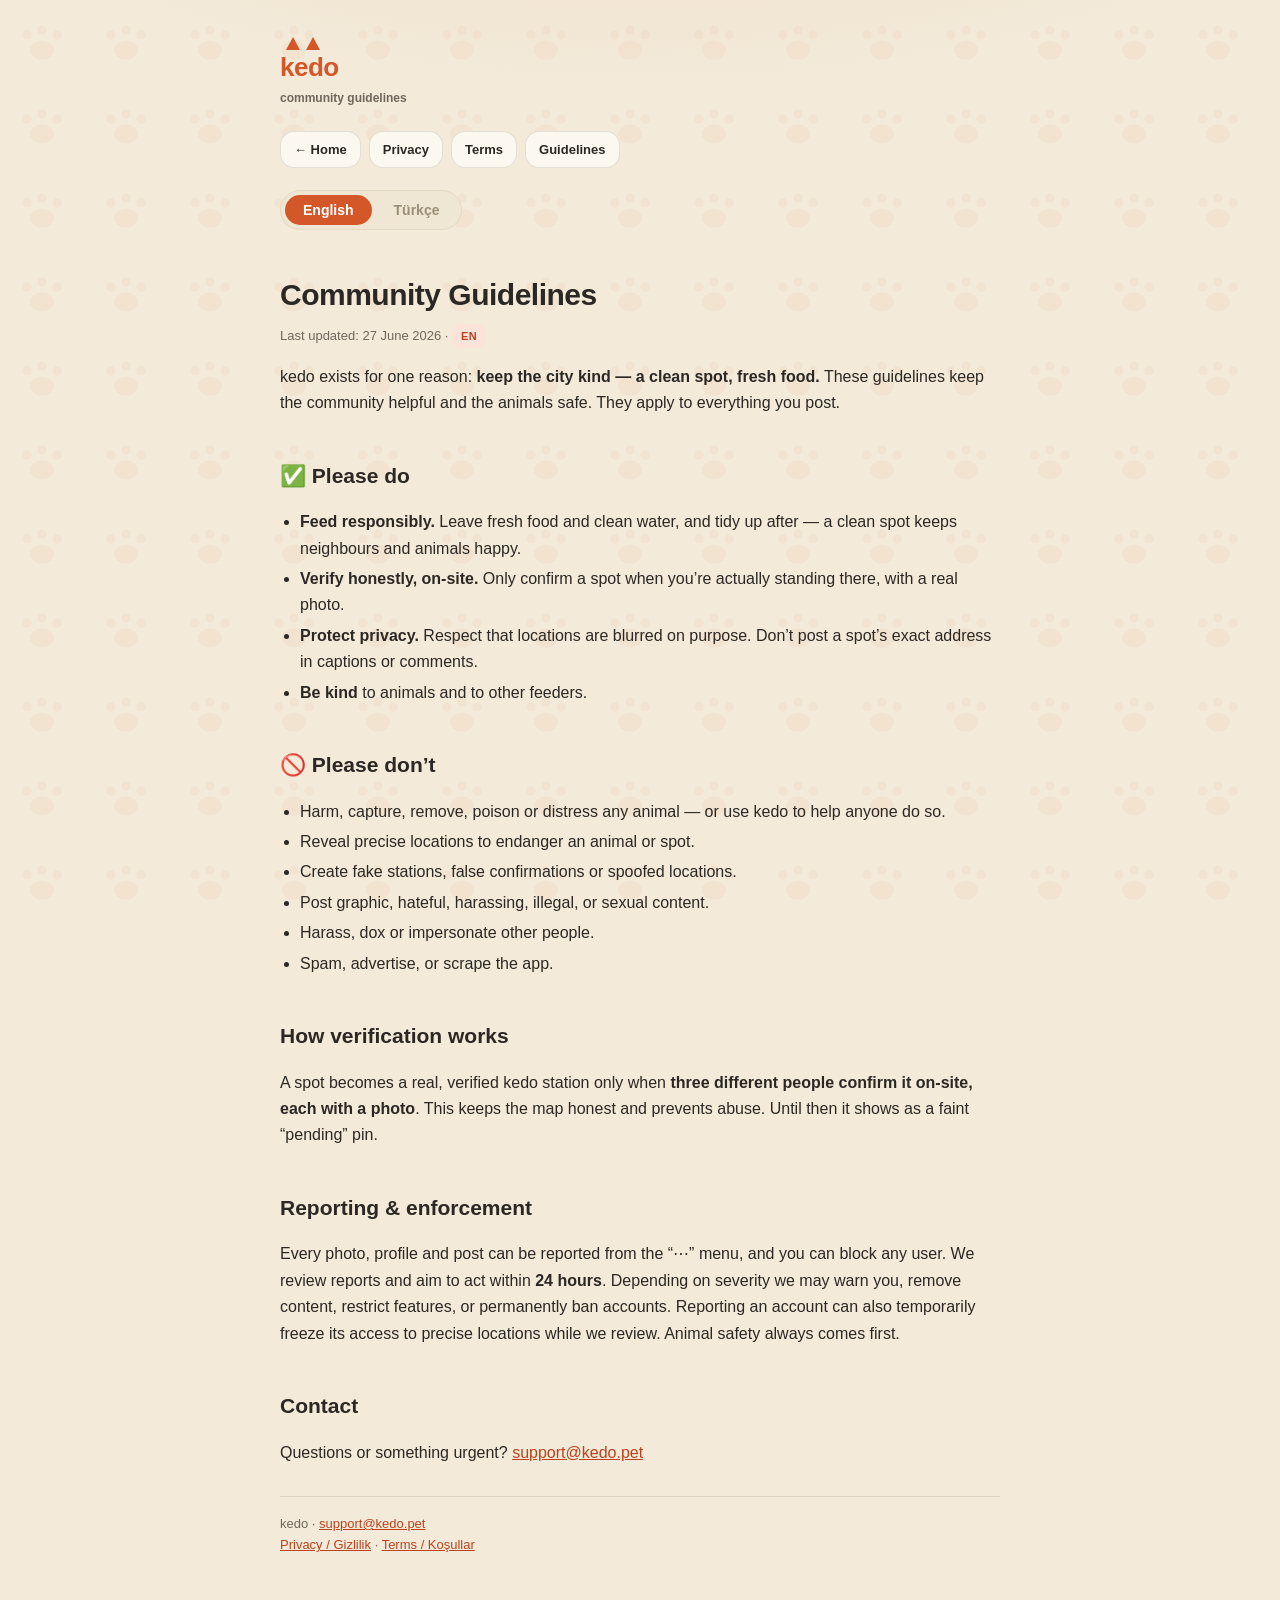
==== guidelines.html @ ed48bec2 "feat: EN/TR language toggle + support@kedo.pet One-tap English/Türkçe switch (remembers choice) so p" ====
<!DOCTYPE html>
<html lang="en">
<head>
<meta charset="utf-8" />
<meta name="viewport" content="width=device-width, initial-scale=1" />
<title>kedo — Community Guidelines / Topluluk Kuralları</title>
<link rel="stylesheet" href="style.css" />
</head>
<body class="lang-en">
<div class="wrap">
  <header class="site"><span class="brand">kedo<small>community guidelines</small></span></header>
  <nav class="top">
    <a href="index.html">← Home</a>
    <a href="privacy.html">Privacy</a>
    <a href="terms.html">Terms</a>
    <a href="guidelines.html">Guidelines</a>
  </nav>

  <div class="langtoggle" role="group" aria-label="Language">
    <button type="button" data-lang="en" onclick="kedoSetLang('en')">English</button>
    <button type="button" data-lang="tr" onclick="kedoSetLang('tr')">Türkçe</button>
  </div>

  <!-- ENGLISH -->
  <div class="L en">
  <h1 id="en">Community Guidelines</h1>
  <p class="updated">Last updated: 27 June 2026 · <span class="pill">EN</span></p>

  <p>kedo exists for one reason: <strong>keep the city kind — a clean spot, fresh food.</strong> These
  guidelines keep the community helpful and the animals safe. They apply to everything you post.</p>

  <h2>✅ Please do</h2>
  <ul>
    <li><strong>Feed responsibly.</strong> Leave fresh food and clean water, and tidy up after — a clean spot keeps neighbours and animals happy.</li>
    <li><strong>Verify honestly, on-site.</strong> Only confirm a spot when you’re actually standing there, with a real photo.</li>
    <li><strong>Protect privacy.</strong> Respect that locations are blurred on purpose. Don’t post a spot’s exact address in captions or comments.</li>
    <li><strong>Be kind</strong> to animals and to other feeders.</li>
  </ul>

  <h2>🚫 Please don’t</h2>
  <ul>
    <li>Harm, capture, remove, poison or distress any animal — or use kedo to help anyone do so.</li>
    <li>Reveal precise locations to endanger an animal or spot.</li>
    <li>Create fake stations, false confirmations or spoofed locations.</li>
    <li>Post graphic, hateful, harassing, illegal, or sexual content.</li>
    <li>Harass, dox or impersonate other people.</li>
    <li>Spam, advertise, or scrape the app.</li>
  </ul>

  <h2>How verification works</h2>
  <p>A spot becomes a real, verified kedo station only when <strong>three different people confirm it
  on-site, each with a photo</strong>. This keeps the map honest and prevents abuse. Until then it shows
  as a faint “pending” pin.</p>

  <h2>Reporting & enforcement</h2>
  <p>Every photo, profile and post can be reported from the “⋯” menu, and you can block any user.
  We review reports and aim to act within <strong>24 hours</strong>. Depending on severity we may warn
  you, remove content, restrict features, or permanently ban accounts. Reporting an account can also
  temporarily freeze its access to precise locations while we review. Animal safety always comes first.</p>

  <h2>Contact</h2>
  <p>Questions or something urgent? <a href="mailto:support@kedo.pet">support@kedo.pet</a></p>

  </div>

  <div class="L tr">

  <!-- TÜRKÇE -->
  <h1 id="tr">Topluluk Kuralları</h1>
  <p class="updated">Son güncelleme: 27 Haziran 2026 · <span class="pill">TR</span></p>

  <p>kedo tek bir amaç için var: <strong>şehri nazik tutmak — temiz bir yer, taze mama.</strong> Bu
  kurallar topluluğu yardımsever, hayvanları güvende tutar ve paylaştığınız her şey için geçerlidir.</p>

  <h2>✅ Lütfen yapın</h2>
  <ul>
    <li><strong>Sorumlu besleyin.</strong> Taze mama ve temiz su bırakın, ardından ortalığı toplayın — temiz bir nokta komşuları da hayvanları da mutlu eder.</li>
    <li><strong>Yerinde, dürüstçe doğrulayın.</strong> Bir noktayı yalnızca gerçekten oradayken ve gerçek bir fotoğrafla onaylayın.</li>
    <li><strong>Mahremiyete saygı gösterin.</strong> Konumların bilerek bulanıklaştırıldığını unutmayın; açıklama veya yorumlarda kesin adres paylaşmayın.</li>
    <li><strong>Nazik olun</strong> — hem hayvanlara hem diğer besleyicilere.</li>
  </ul>

  <h2>🚫 Lütfen yapmayın</h2>
  <ul>
    <li>Hiçbir hayvana zarar vermeyin, onu yakalamayın, yerinden etmeyin, zehirlemeyin veya tedirgin etmeyin; kedo’yu birinin bunu yapmasına yardım için kullanmayın.</li>
    <li>Bir hayvanı veya noktayı tehlikeye atacak kesin konumları ifşa etmeyin.</li>
    <li>Sahte nokta, yanlış onay veya sahte konum oluşturmayın.</li>
    <li>Rahatsız edici, nefret içerikli, taciz edici, yasa dışı veya cinsel içerik paylaşmayın.</li>
    <li>Başkalarını taciz etmeyin, deşifre etmeyin veya taklit etmeyin.</li>
    <li>Spam yapmayın, reklam vermeyin veya veri kazımayın.</li>
  </ul>

  <h2>Doğrulama nasıl işler</h2>
  <p>Bir nokta, ancak <strong>üç farklı kişi yerinde, her biri bir fotoğrafla onayladığında</strong>
  gerçek ve doğrulanmış bir kedo istasyonu olur. Bu, haritayı dürüst tutar ve kötüye kullanımı önler. O
  zamana dek soluk bir “beklemede” iğnesi olarak görünür.</p>

  <h2>Bildirim ve yaptırım</h2>
  <p>Her fotoğraf, profil ve gönderi “⋯” menüsünden bildirilebilir; herhangi bir kullanıcıyı
  engelleyebilirsiniz. Bildirimleri inceler ve <strong>24 saat</strong> içinde işlem yapmayı hedefleriz.
  Ciddiyetine göre uyarabilir, içeriği kaldırabilir, özellikleri kısıtlayabilir veya hesapları kalıcı
  kapatabiliriz. Bir hesabın bildirilmesi, inceleme süresince kesin konuma erişimini geçici olarak
  dondurabilir. Hayvan güvenliği her zaman önce gelir.</p>

  <h2>İletişim</h2>
  <p>Sorularınız veya acil bir durum mu var? <a href="mailto:support@kedo.pet">support@kedo.pet</a></p>

  </div>

  <footer>
    kedo · <a href="mailto:support@kedo.pet">support@kedo.pet</a><br/>
    <a href="privacy.html">Privacy / Gizlilik</a> · <a href="terms.html">Terms / Koşullar</a>
  </footer>
</div>
  <script src="lang.js"></script>
</body>
</html>
---- style.css ----
/* kedo legal pages — cream + coral, plain and readable */
:root{
  --bg:#F3EAD9; --card:#FCF8EF; --ink:#2B2824; --muted:#6f675c;
  --coral:#D4572A; --coral-dark:#B8431D; --green:#1F6B4F; --line:rgba(43,40,36,.12);
}
*{box-sizing:border-box}
html{scroll-behavior:smooth}
body{
  margin:0; color:var(--ink);
  font-family:-apple-system,BlinkMacSystemFont,"Segoe UI",Roboto,Helvetica,Arial,sans-serif;
  line-height:1.65; font-size:16px;
  /* warm kedo theme: soft coral glow + a faint repeating paw print on cream */
  background:
    radial-gradient(1100px 460px at 50% -240px, rgba(212,87,42,.12), transparent 70%),
    url("data:image/svg+xml,%3Csvg xmlns='http://www.w3.org/2000/svg' width='84' height='84' viewBox='0 0 84 84'%3E%3Cg fill='%23D4572A' opacity='0.05'%3E%3Cellipse cx='42' cy='50' rx='12' ry='9.5'/%3E%3Ccircle cx='27' cy='35' r='4.6'/%3E%3Ccircle cx='42' cy='30' r='4.6'/%3E%3Ccircle cx='57' cy='35' r='4.6'/%3E%3C/g%3E%3C/svg%3E"),
    var(--bg);
  background-attachment: fixed;
}
/* cat-ears over the wordmark, like the app */
.brand{position:relative; display:inline-block}
.brand::before, .brand::after{
  content:""; position:absolute; top:-9px; width:0; height:0;
  border-left:7px solid transparent; border-right:7px solid transparent; border-bottom:13px solid var(--coral);
}
.brand::before{left:6px} .brand::after{left:26px}
.wrap{max-width:760px; margin:0 auto; padding:28px 20px 80px}
header.site{display:flex; align-items:center; gap:12px; padding:18px 0 8px}
header.site .ears{font-size:0; line-height:0}
.brand{font-weight:800; font-size:26px; letter-spacing:-.5px; color:var(--coral)}
.brand small{display:block; font-size:12px; font-weight:700; color:var(--muted); letter-spacing:0}
nav.top{display:flex; flex-wrap:wrap; gap:8px; margin:14px 0 22px}
nav.top a{
  text-decoration:none; color:var(--ink); background:var(--card); border:1px solid var(--line);
  padding:7px 13px; border-radius:14px; font-weight:700; font-size:13px;
}
nav.top a:hover{border-color:var(--coral); color:var(--coral)}
.lang{float:right; font-size:13px}
.lang a{color:var(--coral); font-weight:700; text-decoration:none}
h1{font-size:30px; letter-spacing:-.5px; margin:18px 0 4px}
h2{font-size:21px; margin:34px 0 6px; padding-top:8px}
h3{font-size:16px; margin:20px 0 4px; color:var(--coral-dark)}
.updated{color:var(--muted); font-size:13px; margin:0 0 6px}
.card{background:var(--card); border:1px solid var(--line); border-radius:18px; padding:16px 18px; margin:18px 0}
.callout{background:#E3F0E6; border:1px solid rgba(31,107,79,.25); border-radius:16px; padding:14px 16px; margin:18px 0}
.callout strong{color:var(--green)}
table{width:100%; border-collapse:collapse; margin:12px 0; font-size:14.5px}
th,td{text-align:left; vertical-align:top; padding:9px 10px; border-bottom:1px solid var(--line)}
th{color:var(--coral-dark)}
a{color:var(--coral-dark)}
ul{padding-left:20px} li{margin:4px 0}
hr.div{border:none; border-top:2px dashed var(--line); margin:48px 0}
footer{color:var(--muted); font-size:13px; margin-top:30px; border-top:1px solid var(--line); padding-top:16px}
.pill{display:inline-block; background:#FBE3DA; color:var(--coral-dark); font-weight:800; font-size:11px; padding:3px 9px; border-radius:10px; letter-spacing:.3px}


/* Language toggle (EN / TR) */
.langtoggle { display:inline-flex; gap:4px; background:#EFE6D4; border:1px solid #E4D9C2; border-radius:999px; padding:4px; margin:0 0 22px; }
.langtoggle button { font:inherit; font-weight:700; font-size:14px; line-height:1; cursor:pointer; border:0; background:transparent; color:#9B8E76; padding:8px 18px; border-radius:999px; transition:background .15s, color .15s; }
.langtoggle button:hover { color:#6F6553; }
.langtoggle button.active { background:#D4572A; color:#fff; }
body.lang-en .L.tr { display:none; }
body.lang-tr .L.en { display:none; }
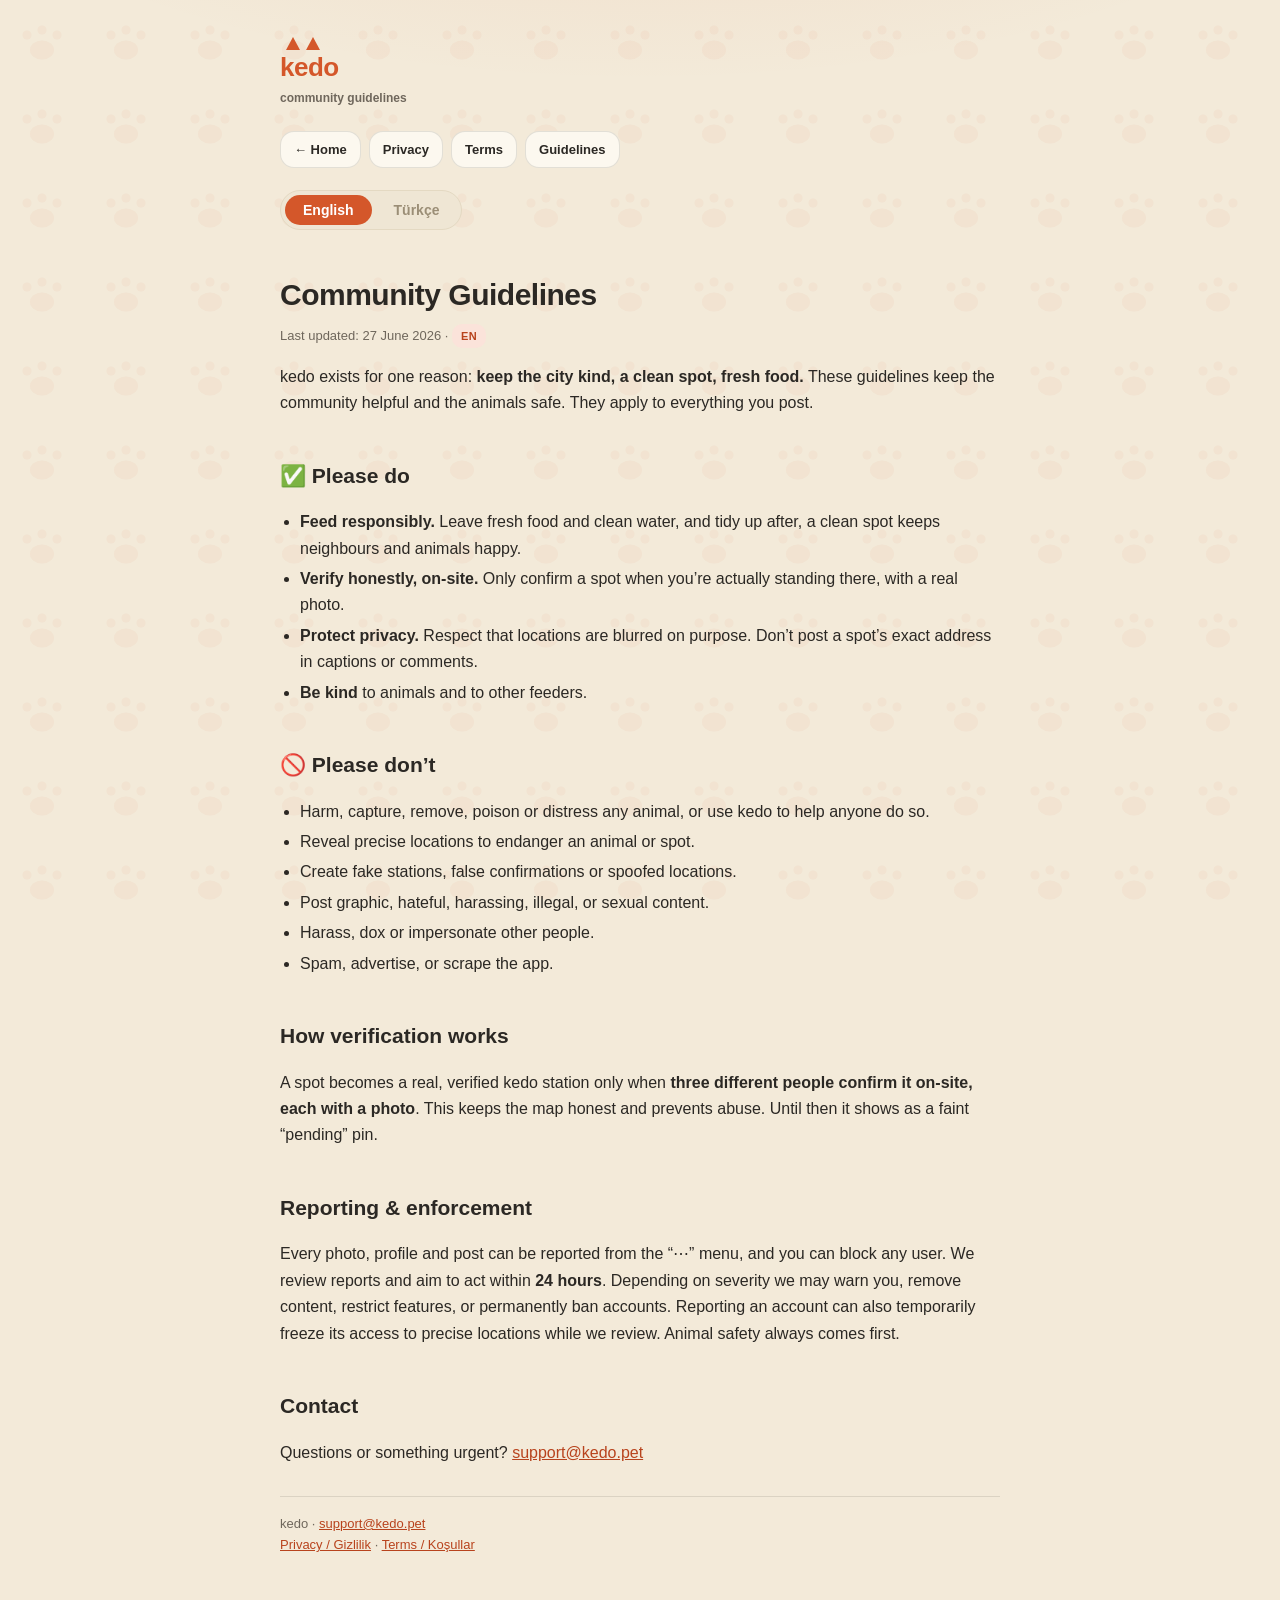
==== commit 934c6054: "style: remove em dashes site-wide (kedo voice rule) Co-Authored-By: Claude Opus 4.8 <noreply@anthrop" ====
--- a/guidelines.html
+++ b/guidelines.html
@@ -3,7 +3,7 @@
 <head>
 <meta charset="utf-8" />
 <meta name="viewport" content="width=device-width, initial-scale=1" />
-<title>kedo — Community Guidelines / Topluluk Kuralları</title>
+<title>kedo · Community Guidelines / Topluluk Kuralları</title>
 <link rel="stylesheet" href="style.css" />
 </head>
 <body class="lang-en">
@@ -26,12 +26,12 @@
   <h1 id="en">Community Guidelines</h1>
   <p class="updated">Last updated: 27 June 2026 · <span class="pill">EN</span></p>
 
-  <p>kedo exists for one reason: <strong>keep the city kind — a clean spot, fresh food.</strong> These
+  <p>kedo exists for one reason: <strong>keep the city kind, a clean spot, fresh food.</strong> These
   guidelines keep the community helpful and the animals safe. They apply to everything you post.</p>
 
   <h2>✅ Please do</h2>
   <ul>
-    <li><strong>Feed responsibly.</strong> Leave fresh food and clean water, and tidy up after — a clean spot keeps neighbours and animals happy.</li>
+    <li><strong>Feed responsibly.</strong> Leave fresh food and clean water, and tidy up after, a clean spot keeps neighbours and animals happy.</li>
     <li><strong>Verify honestly, on-site.</strong> Only confirm a spot when you’re actually standing there, with a real photo.</li>
     <li><strong>Protect privacy.</strong> Respect that locations are blurred on purpose. Don’t post a spot’s exact address in captions or comments.</li>
     <li><strong>Be kind</strong> to animals and to other feeders.</li>
@@ -39,7 +39,7 @@
 
   <h2>🚫 Please don’t</h2>
   <ul>
-    <li>Harm, capture, remove, poison or distress any animal — or use kedo to help anyone do so.</li>
+    <li>Harm, capture, remove, poison or distress any animal, or use kedo to help anyone do so.</li>
     <li>Reveal precise locations to endanger an animal or spot.</li>
     <li>Create fake stations, false confirmations or spoofed locations.</li>
     <li>Post graphic, hateful, harassing, illegal, or sexual content.</li>
@@ -69,15 +69,15 @@
   <h1 id="tr">Topluluk Kuralları</h1>
   <p class="updated">Son güncelleme: 27 Haziran 2026 · <span class="pill">TR</span></p>
 
-  <p>kedo tek bir amaç için var: <strong>şehri nazik tutmak — temiz bir yer, taze mama.</strong> Bu
+  <p>kedo tek bir amaç için var: <strong>şehri nazik tutmak, temiz bir yer, taze mama.</strong> Bu
   kurallar topluluğu yardımsever, hayvanları güvende tutar ve paylaştığınız her şey için geçerlidir.</p>
 
   <h2>✅ Lütfen yapın</h2>
   <ul>
-    <li><strong>Sorumlu besleyin.</strong> Taze mama ve temiz su bırakın, ardından ortalığı toplayın — temiz bir nokta komşuları da hayvanları da mutlu eder.</li>
+    <li><strong>Sorumlu besleyin.</strong> Taze mama ve temiz su bırakın, ardından ortalığı toplayın, temiz bir nokta komşuları da hayvanları da mutlu eder.</li>
     <li><strong>Yerinde, dürüstçe doğrulayın.</strong> Bir noktayı yalnızca gerçekten oradayken ve gerçek bir fotoğrafla onaylayın.</li>
     <li><strong>Mahremiyete saygı gösterin.</strong> Konumların bilerek bulanıklaştırıldığını unutmayın; açıklama veya yorumlarda kesin adres paylaşmayın.</li>
-    <li><strong>Nazik olun</strong> — hem hayvanlara hem diğer besleyicilere.</li>
+    <li><strong>Nazik olun</strong>, hem hayvanlara hem diğer besleyicilere.</li>
   </ul>
 
   <h2>🚫 Lütfen yapmayın</h2>
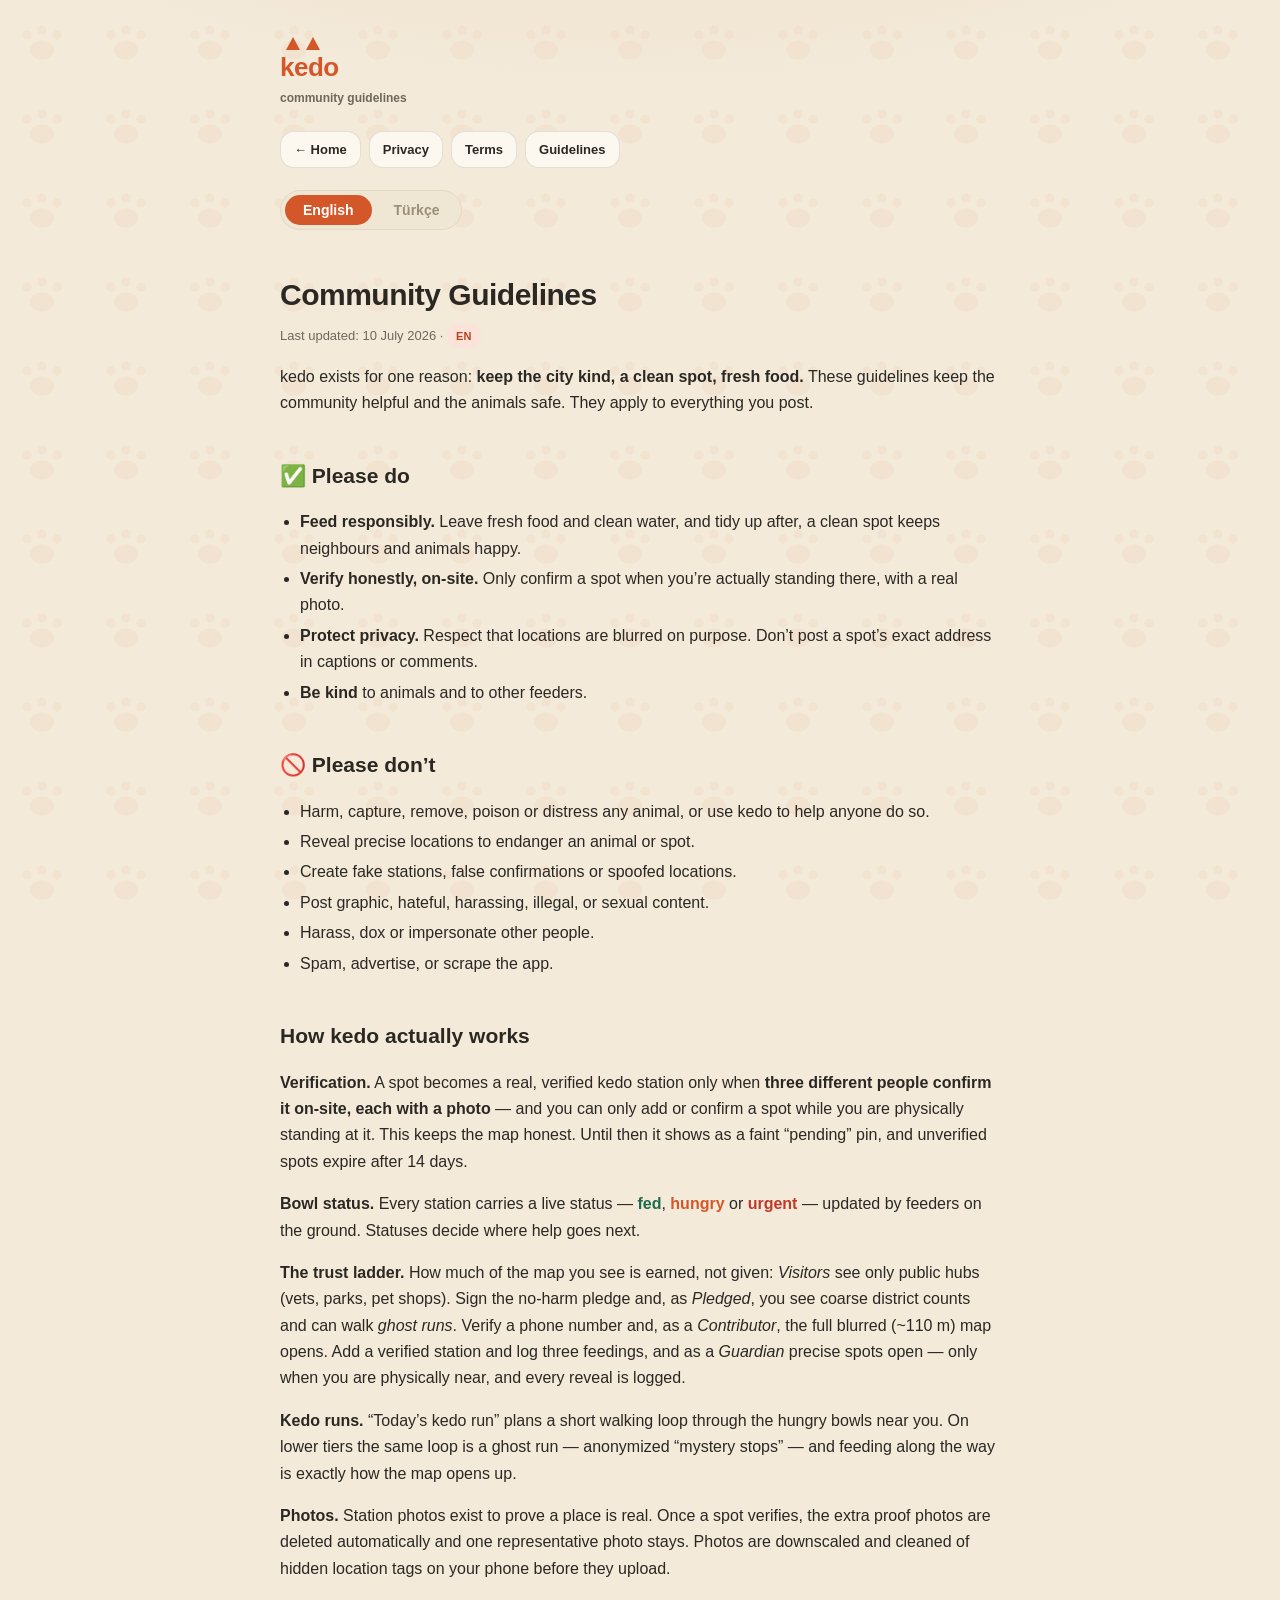
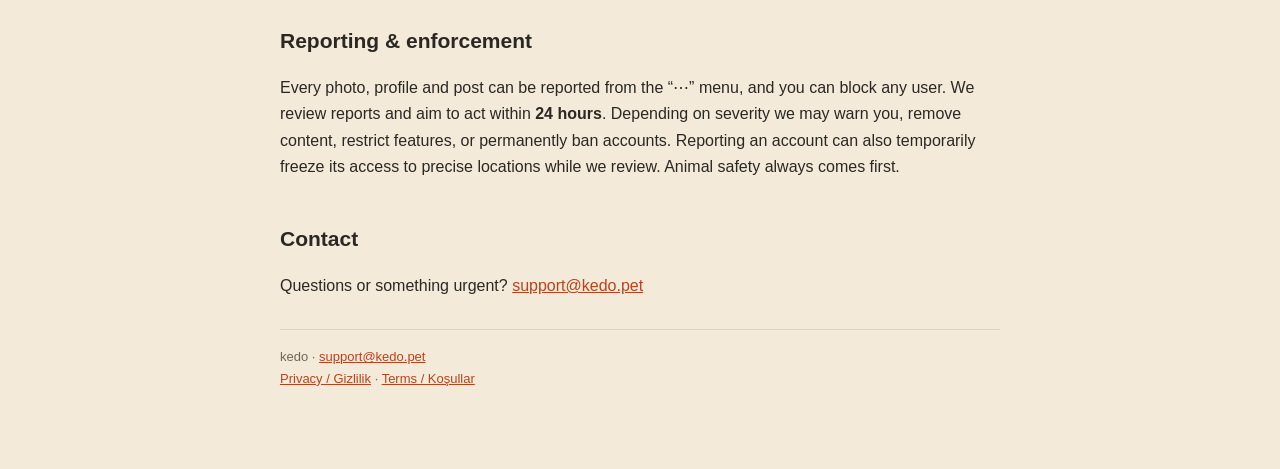
==== commit 6f1b91a5: "content: explain the real kedo — trust ladder, verification, bowl statuses + Mapbox/Expo processors " ====
--- a/guidelines.html
+++ b/guidelines.html
@@ -24,7 +24,7 @@
   <!-- ENGLISH -->
   <div class="L en">
   <h1 id="en">Community Guidelines</h1>
-  <p class="updated">Last updated: 27 June 2026 · <span class="pill">EN</span></p>
+  <p class="updated">Last updated: 10 July 2026 · <span class="pill">EN</span></p>
 
   <p>kedo exists for one reason: <strong>keep the city kind, a clean spot, fresh food.</strong> These
   guidelines keep the community helpful and the animals safe. They apply to everything you post.</p>
@@ -47,10 +47,26 @@
     <li>Spam, advertise, or scrape the app.</li>
   </ul>
 
-  <h2>How verification works</h2>
-  <p>A spot becomes a real, verified kedo station only when <strong>three different people confirm it
-  on-site, each with a photo</strong>. This keeps the map honest and prevents abuse. Until then it shows
-  as a faint “pending” pin.</p>
+  <h2>How kedo actually works</h2>
+  <p><strong>Verification.</strong> A spot becomes a real, verified kedo station only when <strong>three
+  different people confirm it on-site, each with a photo</strong> — and you can only add or confirm a spot
+  while you are physically standing at it. This keeps the map honest. Until then it shows as a faint
+  “pending” pin, and unverified spots expire after 14 days.</p>
+  <p><strong>Bowl status.</strong> Every station carries a live status — <span style="color:#1F6B4F"><strong>fed</strong></span>,
+  <span style="color:#D4572A"><strong>hungry</strong></span> or <span style="color:#C0392B"><strong>urgent</strong></span> —
+  updated by feeders on the ground. Statuses decide where help goes next.</p>
+  <p><strong>The trust ladder.</strong> How much of the map you see is earned, not given:
+  <em>Visitors</em> see only public hubs (vets, parks, pet shops). Sign the no-harm pledge and, as
+  <em>Pledged</em>, you see coarse district counts and can walk <em>ghost runs</em>. Verify a phone number
+  and, as a <em>Contributor</em>, the full blurred (~110&nbsp;m) map opens. Add a verified station and log
+  three feedings, and as a <em>Guardian</em> precise spots open — only when you are physically near, and
+  every reveal is logged.</p>
+  <p><strong>Kedo runs.</strong> “Today’s kedo run” plans a short walking loop through the hungry bowls
+  near you. On lower tiers the same loop is a ghost run — anonymized “mystery stops” — and feeding along
+  the way is exactly how the map opens up.</p>
+  <p><strong>Photos.</strong> Station photos exist to prove a place is real. Once a spot verifies, the
+  extra proof photos are deleted automatically and one representative photo stays. Photos are downscaled
+  and cleaned of hidden location tags on your phone before they upload.</p>
 
   <h2>Reporting & enforcement</h2>
   <p>Every photo, profile and post can be reported from the “⋯” menu, and you can block any user.
@@ -67,7 +83,7 @@
 
   <!-- TÜRKÇE -->
   <h1 id="tr">Topluluk Kuralları</h1>
-  <p class="updated">Son güncelleme: 27 Haziran 2026 · <span class="pill">TR</span></p>
+  <p class="updated">Son güncelleme: 10 Temmuz 2026 · <span class="pill">TR</span></p>
 
   <p>kedo tek bir amaç için var: <strong>şehri nazik tutmak, temiz bir yer, taze mama.</strong> Bu
   kurallar topluluğu yardımsever, hayvanları güvende tutar ve paylaştığınız her şey için geçerlidir.</p>
@@ -90,10 +106,28 @@
     <li>Spam yapmayın, reklam vermeyin veya veri kazımayın.</li>
   </ul>
 
-  <h2>Doğrulama nasıl işler</h2>
-  <p>Bir nokta, ancak <strong>üç farklı kişi yerinde, her biri bir fotoğrafla onayladığında</strong>
-  gerçek ve doğrulanmış bir kedo istasyonu olur. Bu, haritayı dürüst tutar ve kötüye kullanımı önler. O
-  zamana dek soluk bir “beklemede” iğnesi olarak görünür.</p>
+  <h2>kedo gerçekte nasıl işler</h2>
+  <p><strong>Doğrulama.</strong> Bir nokta, ancak <strong>üç farklı kişi yerinde, her biri bir
+  fotoğrafla onayladığında</strong> gerçek ve doğrulanmış bir kedo istasyonu olur — ve bir noktayı yalnızca
+  fiziksel olarak başında dururken ekleyebilir veya onaylayabilirsiniz. Bu, haritayı dürüst tutar. O zamana
+  dek soluk bir “beklemede” iğnesi olarak görünür; doğrulanmamış noktalar 14 gün sonra silinir.</p>
+  <p><strong>Mama durumu.</strong> Her istasyonun sahadaki besleyicilerin güncel tuttuğu canlı bir durumu
+  vardır — <span style="color:#1F6B4F"><strong>dolu</strong></span>,
+  <span style="color:#D4572A"><strong>azaldı</strong></span> veya
+  <span style="color:#C0392B"><strong>boş</strong></span>. Yardımın önce nereye gideceğine bu durumlar
+  karar verir.</p>
+  <p><strong>Güven merdiveni.</strong> Haritanın ne kadarını gördüğünüz verilmez, kazanılır:
+  <em>Ziyaretçiler</em> yalnızca herkese açık yerleri görür (veteriner, park, pet shop). Zarar-vermeme
+  sözünü imzalayınca, <em>Söz Vermiş</em> olarak kaba semt sayılarını görür ve <em>hayalet turlara</em>
+  çıkabilirsiniz. Telefon doğrulayınca, <em>Katkıcı</em> olarak bulanık (~110&nbsp;m) haritanın tamamı
+  açılır. Doğrulanmış bir istasyon ekleyip üç besleme kaydedince, <em>Gardiyan</em> olarak kesin noktalar
+  açılır — yalnızca fiziksel olarak yakınken ve her açılış kayıt altında.</p>
+  <p><strong>kedo turları.</strong> “Bugünün kedo turu”, yakınınızdaki aç istasyonlardan geçen kısa bir
+  yürüyüş rotası kurar. Alt kademelerde aynı rota bir hayalet turdur — anonim “gizemli duraklar” — ve yol
+  boyunca beslemek, haritanın açılmasının tam da yoludur.</p>
+  <p><strong>Fotoğraflar.</strong> İstasyon fotoğrafları bir yerin gerçek olduğunu kanıtlamak için vardır.
+  Bir nokta doğrulanınca fazladan kanıt fotoğrafları otomatik silinir; tek bir temsilî fotoğraf kalır.
+  Fotoğraflar, yüklenmeden önce telefonunuzda küçültülür ve gizli konum etiketlerinden arındırılır.</p>
 
   <h2>Bildirim ve yaptırım</h2>
   <p>Her fotoğraf, profil ve gönderi “⋯” menüsünden bildirilebilir; herhangi bir kullanıcıyı
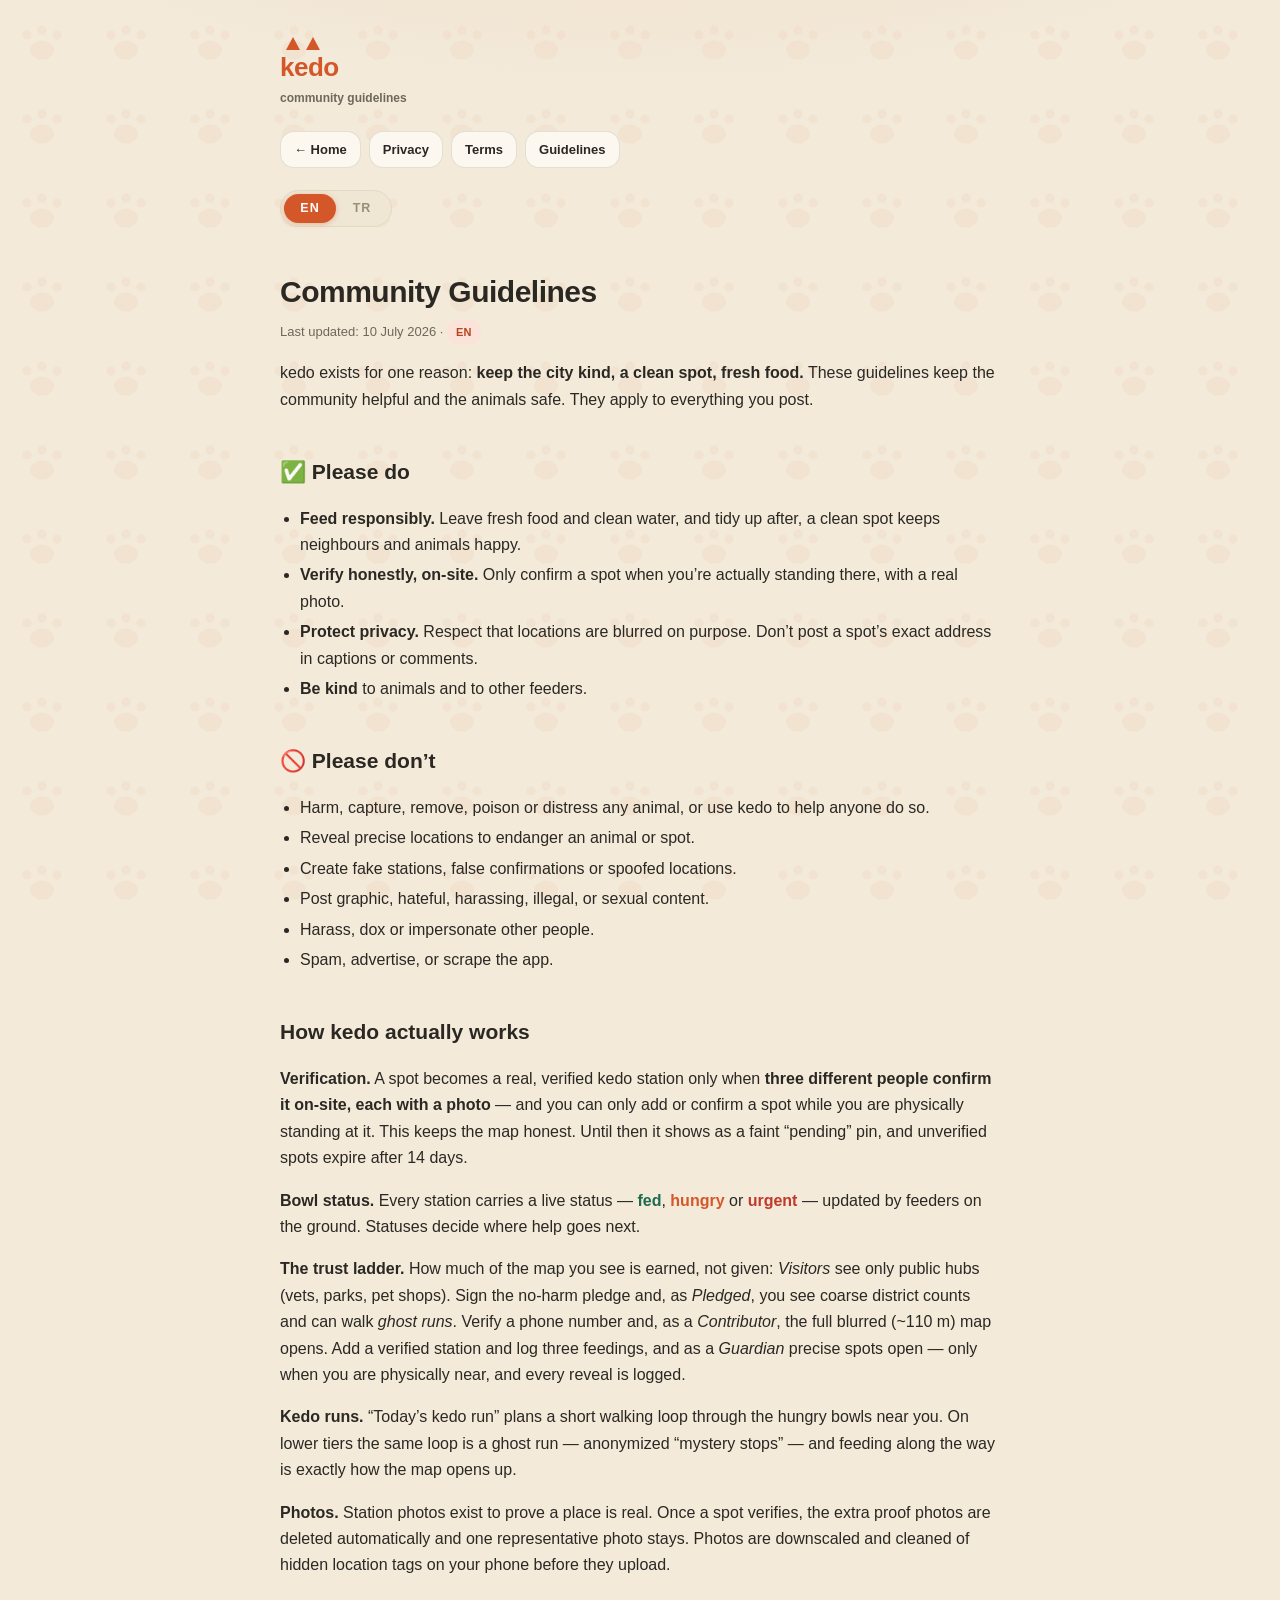
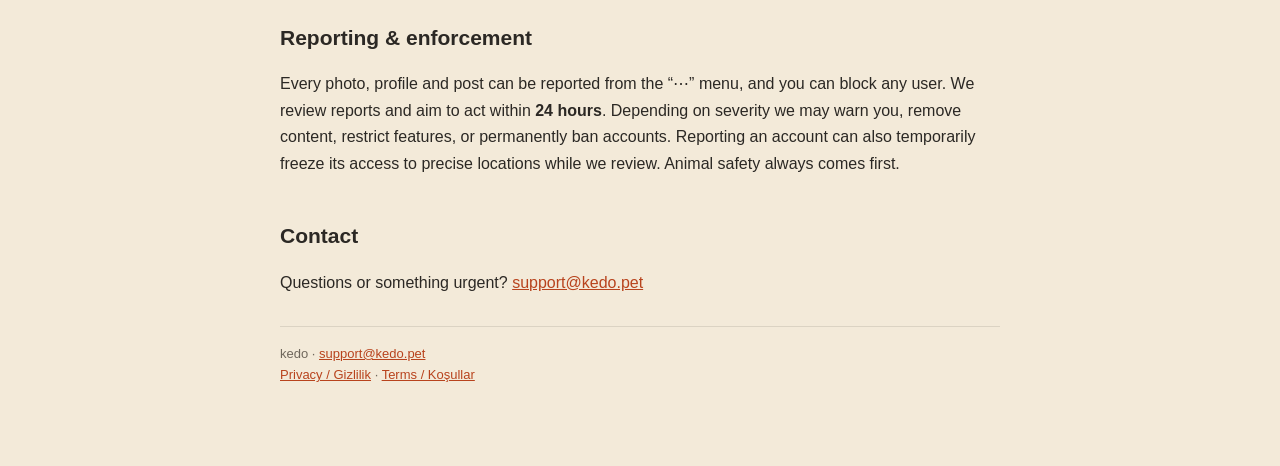
==== commit eb73c76b: "style: modern EN|TR segmented toggle — sliding thumb, short labels, no clutter Compact segmented swi" ====
--- a/guidelines.html
+++ b/guidelines.html
@@ -17,8 +17,8 @@
   </nav>
 
   <div class="langtoggle" role="group" aria-label="Language">
-    <button type="button" data-lang="en" onclick="kedoSetLang('en')">English</button>
-    <button type="button" data-lang="tr" onclick="kedoSetLang('tr')">Türkçe</button>
+    <button type="button" data-lang="en" onclick="kedoSetLang('en')">EN</button>
+    <button type="button" data-lang="tr" onclick="kedoSetLang('tr')">TR</button>
   </div>
 
   <!-- ENGLISH -->
--- a/style.css
+++ b/style.css
@@ -53,10 +53,13 @@
 .pill{display:inline-block; background:#FBE3DA; color:var(--coral-dark); font-weight:800; font-size:11px; padding:3px 9px; border-radius:10px; letter-spacing:.3px}
 
 
-/* Language toggle (EN / TR) */
-.langtoggle { display:inline-flex; gap:4px; background:#EFE6D4; border:1px solid #E4D9C2; border-radius:999px; padding:4px; margin:0 0 22px; }
-.langtoggle button { font:inherit; font-weight:700; font-size:14px; line-height:1; cursor:pointer; border:0; background:transparent; color:#9B8E76; padding:8px 18px; border-radius:999px; transition:background .15s, color .15s; }
+/* Language toggle — modern EN|TR segmented switch with a sliding thumb.
+   The thumb position is driven by the body lang class, so no extra JS. */
+.langtoggle { position:relative; display:inline-flex; background:#EFE6D4; border:1px solid #E4D9C2; border-radius:999px; padding:3px; margin:0 0 22px; }
+.langtoggle::before { content:""; position:absolute; top:3px; left:3px; width:52px; height:calc(100% - 6px); background:#D4572A; border-radius:999px; box-shadow:0 1px 5px rgba(212,87,42,.35); transition:transform .25s cubic-bezier(.4,0,.2,1); }
+body.lang-tr .langtoggle::before { transform:translateX(52px); }
+.langtoggle button { position:relative; z-index:1; width:52px; font:inherit; font-weight:800; font-size:12.5px; letter-spacing:.08em; line-height:1; cursor:pointer; border:0; background:transparent; color:#9B8E76; padding:8px 0; border-radius:999px; text-align:center; transition:color .2s; }
 .langtoggle button:hover { color:#6F6553; }
-.langtoggle button.active { background:#D4572A; color:#fff; }
+.langtoggle button.active { color:#fff; }
 body.lang-en .L.tr { display:none; }
 body.lang-tr .L.en { display:none; }
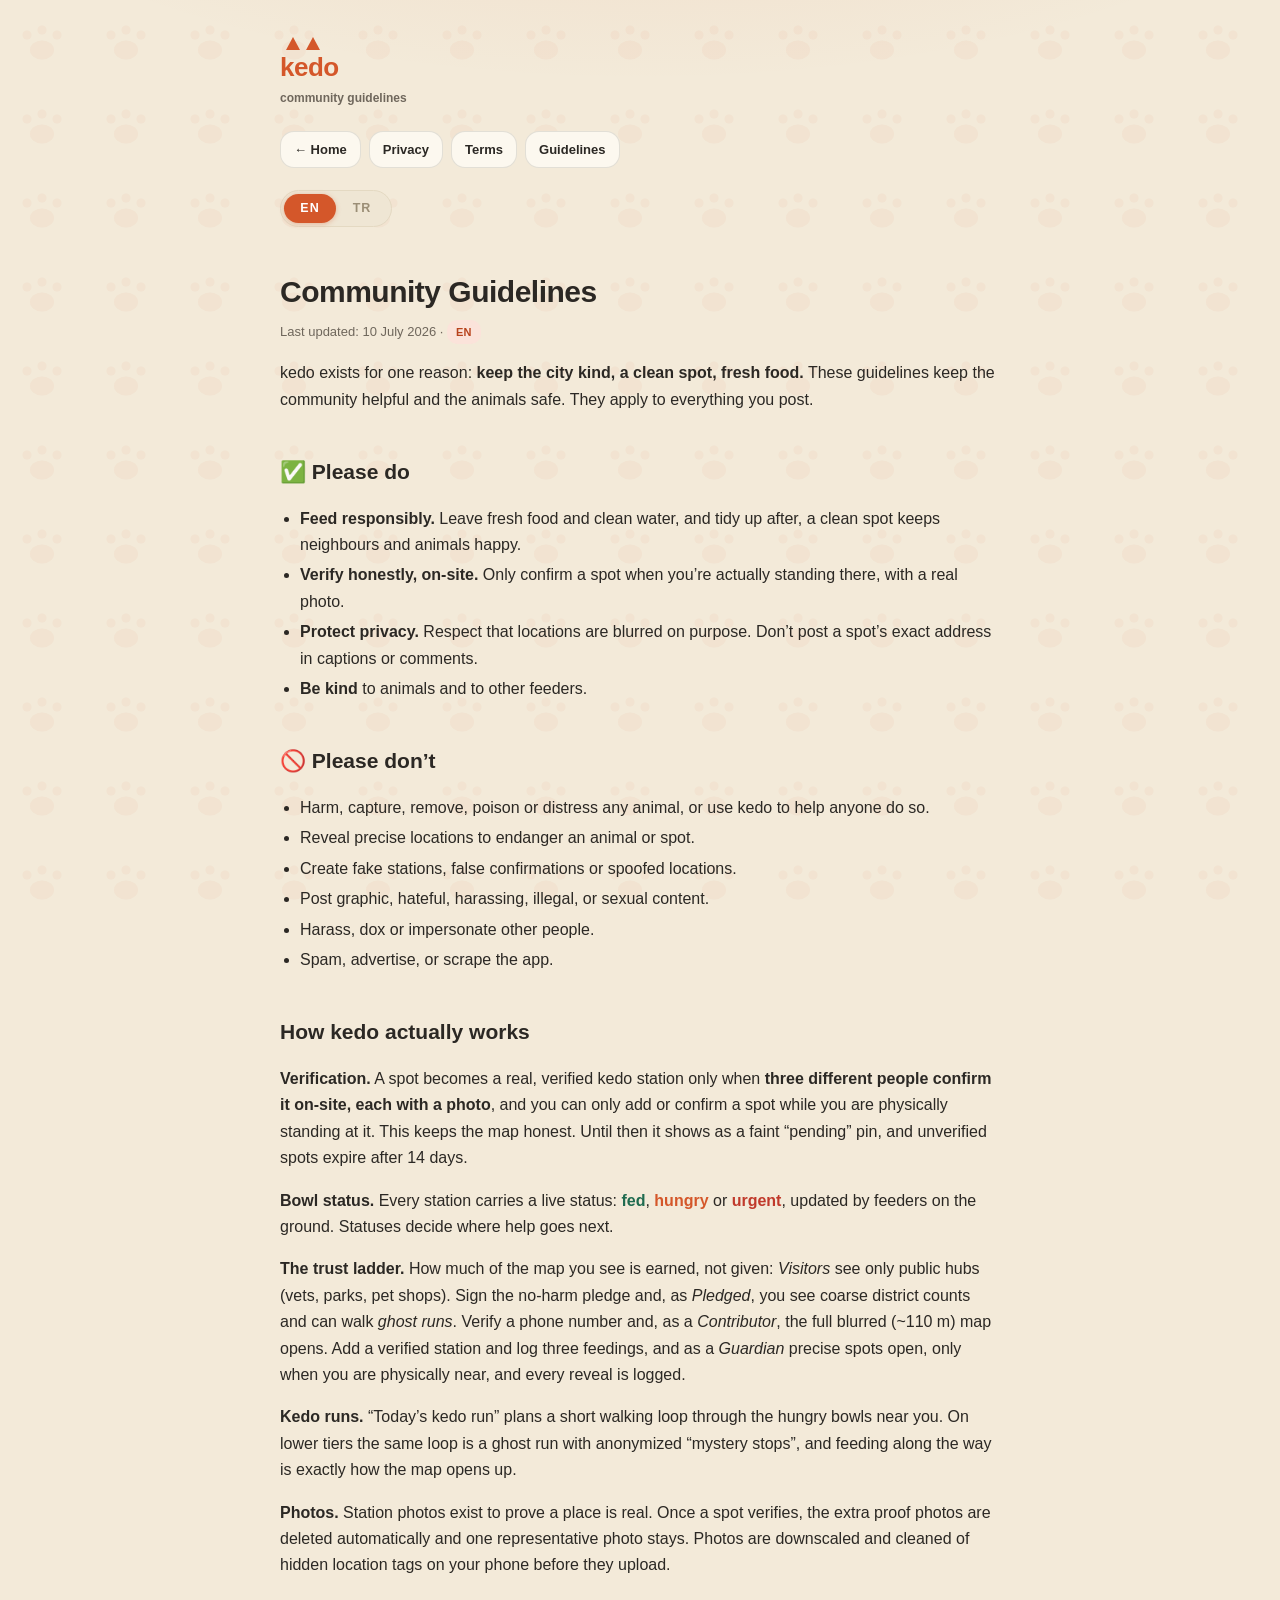
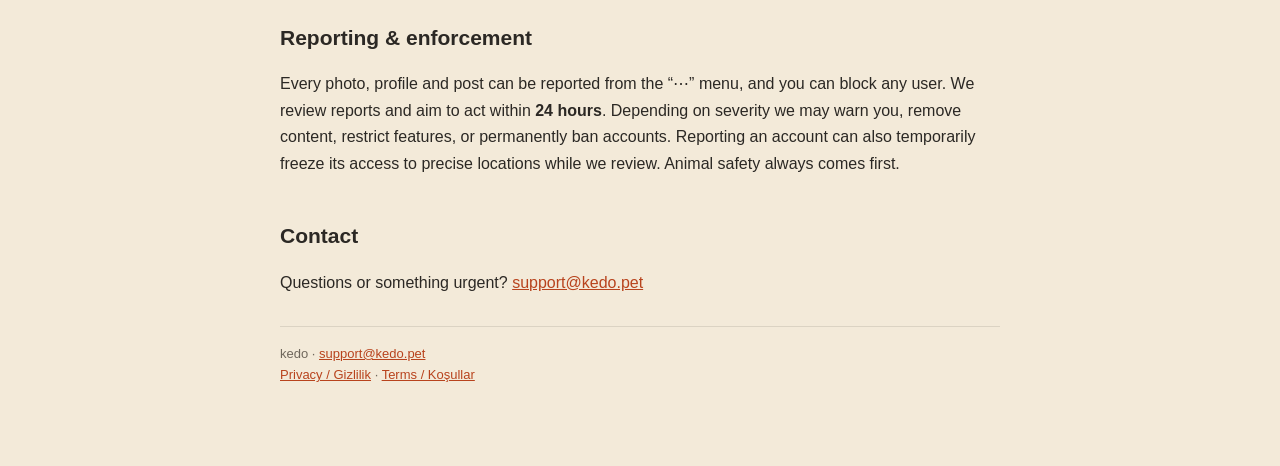
==== commit f0df39a7: "style: kill every em dash — replaced with real punctuation (pero's call) Co-Authored-By: Claude Fabl" ====
--- a/guidelines.html
+++ b/guidelines.html
@@ -49,20 +49,20 @@
 
   <h2>How kedo actually works</h2>
   <p><strong>Verification.</strong> A spot becomes a real, verified kedo station only when <strong>three
-  different people confirm it on-site, each with a photo</strong> — and you can only add or confirm a spot
+  different people confirm it on-site, each with a photo</strong>, and you can only add or confirm a spot
   while you are physically standing at it. This keeps the map honest. Until then it shows as a faint
   “pending” pin, and unverified spots expire after 14 days.</p>
-  <p><strong>Bowl status.</strong> Every station carries a live status — <span style="color:#1F6B4F"><strong>fed</strong></span>,
-  <span style="color:#D4572A"><strong>hungry</strong></span> or <span style="color:#C0392B"><strong>urgent</strong></span> —
+  <p><strong>Bowl status.</strong> Every station carries a live status: <span style="color:#1F6B4F"><strong>fed</strong></span>,
+  <span style="color:#D4572A"><strong>hungry</strong></span> or <span style="color:#C0392B"><strong>urgent</strong></span>,
   updated by feeders on the ground. Statuses decide where help goes next.</p>
   <p><strong>The trust ladder.</strong> How much of the map you see is earned, not given:
   <em>Visitors</em> see only public hubs (vets, parks, pet shops). Sign the no-harm pledge and, as
   <em>Pledged</em>, you see coarse district counts and can walk <em>ghost runs</em>. Verify a phone number
   and, as a <em>Contributor</em>, the full blurred (~110&nbsp;m) map opens. Add a verified station and log
-  three feedings, and as a <em>Guardian</em> precise spots open — only when you are physically near, and
+  three feedings, and as a <em>Guardian</em> precise spots open, only when you are physically near, and
   every reveal is logged.</p>
   <p><strong>Kedo runs.</strong> “Today’s kedo run” plans a short walking loop through the hungry bowls
-  near you. On lower tiers the same loop is a ghost run — anonymized “mystery stops” — and feeding along
+  near you. On lower tiers the same loop is a ghost run with anonymized “mystery stops”, and feeding along
   the way is exactly how the map opens up.</p>
   <p><strong>Photos.</strong> Station photos exist to prove a place is real. Once a spot verifies, the
   extra proof photos are deleted automatically and one representative photo stays. Photos are downscaled
@@ -108,11 +108,11 @@
 
   <h2>kedo gerçekte nasıl işler</h2>
   <p><strong>Doğrulama.</strong> Bir nokta, ancak <strong>üç farklı kişi yerinde, her biri bir
-  fotoğrafla onayladığında</strong> gerçek ve doğrulanmış bir kedo istasyonu olur — ve bir noktayı yalnızca
+  fotoğrafla onayladığında</strong> gerçek ve doğrulanmış bir kedo istasyonu olur ve bir noktayı yalnızca
   fiziksel olarak başında dururken ekleyebilir veya onaylayabilirsiniz. Bu, haritayı dürüst tutar. O zamana
   dek soluk bir “beklemede” iğnesi olarak görünür; doğrulanmamış noktalar 14 gün sonra silinir.</p>
   <p><strong>Mama durumu.</strong> Her istasyonun sahadaki besleyicilerin güncel tuttuğu canlı bir durumu
-  vardır — <span style="color:#1F6B4F"><strong>dolu</strong></span>,
+  vardır: <span style="color:#1F6B4F"><strong>dolu</strong></span>,
   <span style="color:#D4572A"><strong>azaldı</strong></span> veya
   <span style="color:#C0392B"><strong>boş</strong></span>. Yardımın önce nereye gideceğine bu durumlar
   karar verir.</p>
@@ -121,9 +121,9 @@
   sözünü imzalayınca, <em>Söz Vermiş</em> olarak kaba semt sayılarını görür ve <em>hayalet turlara</em>
   çıkabilirsiniz. Telefon doğrulayınca, <em>Katkıcı</em> olarak bulanık (~110&nbsp;m) haritanın tamamı
   açılır. Doğrulanmış bir istasyon ekleyip üç besleme kaydedince, <em>Gardiyan</em> olarak kesin noktalar
-  açılır — yalnızca fiziksel olarak yakınken ve her açılış kayıt altında.</p>
+  açılır; yalnızca fiziksel olarak yakınken ve her açılış kayıt altında.</p>
   <p><strong>kedo turları.</strong> “Bugünün kedo turu”, yakınınızdaki aç istasyonlardan geçen kısa bir
-  yürüyüş rotası kurar. Alt kademelerde aynı rota bir hayalet turdur — anonim “gizemli duraklar” — ve yol
+  yürüyüş rotası kurar. Alt kademelerde aynı rota anonim “gizemli duraklar”dan oluşan bir hayalet turdur ve yol
   boyunca beslemek, haritanın açılmasının tam da yoludur.</p>
   <p><strong>Fotoğraflar.</strong> İstasyon fotoğrafları bir yerin gerçek olduğunu kanıtlamak için vardır.
   Bir nokta doğrulanınca fazladan kanıt fotoğrafları otomatik silinir; tek bir temsilî fotoğraf kalır.
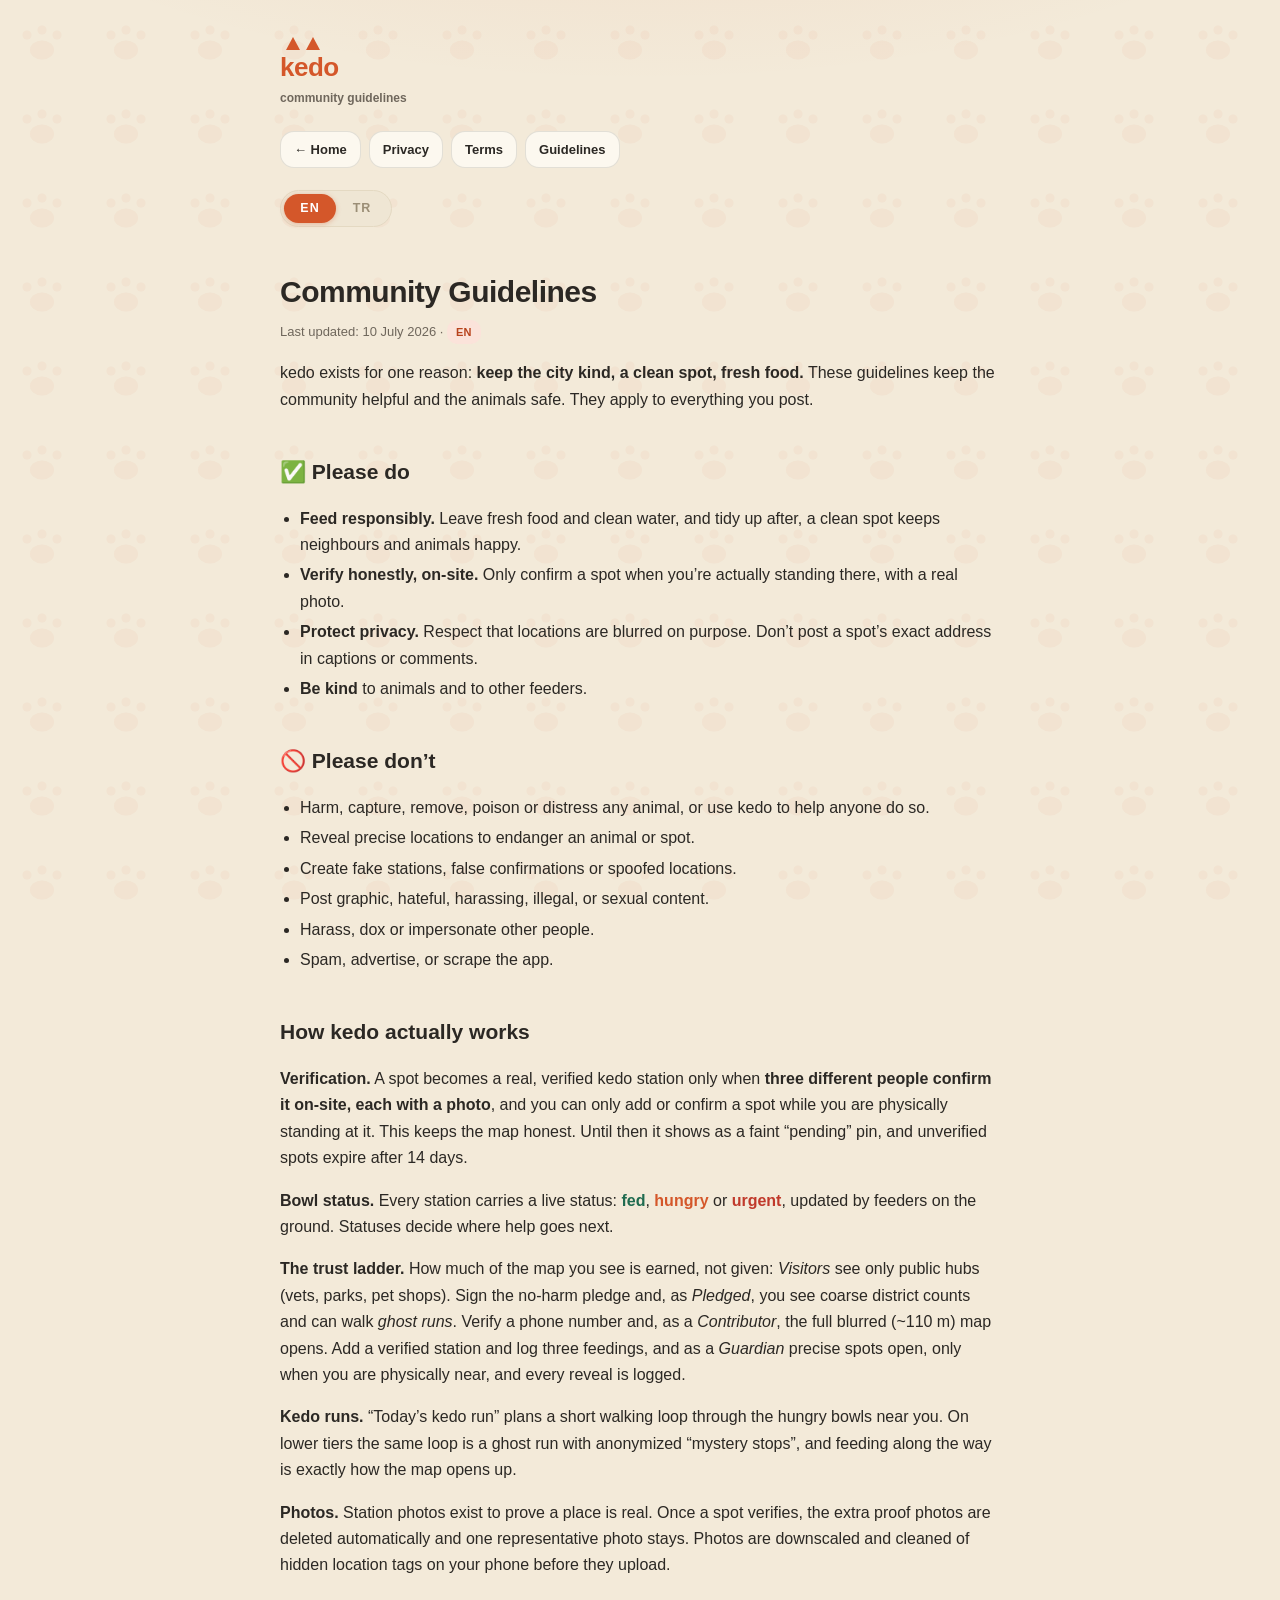
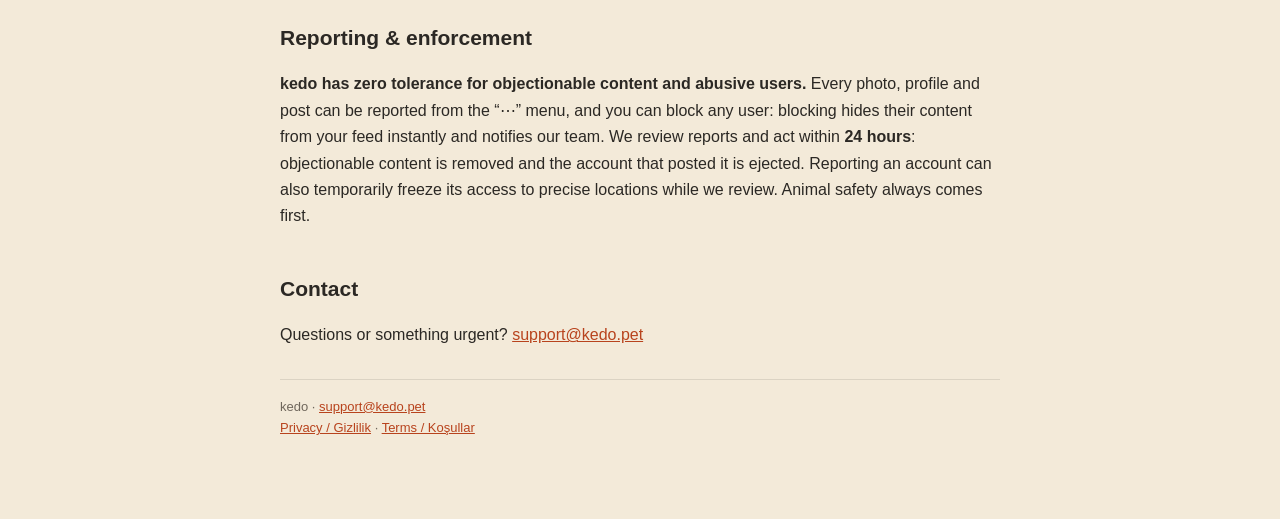
==== commit b15a5963: "zero-tolerance wording for UGC moderation (App Review 1.2), EN+TR Co-Authored-By: Claude Fable 5 <no" ====
--- a/guidelines.html
+++ b/guidelines.html
@@ -69,10 +69,12 @@
   and cleaned of hidden location tags on your phone before they upload.</p>
 
   <h2>Reporting & enforcement</h2>
-  <p>Every photo, profile and post can be reported from the “⋯” menu, and you can block any user.
-  We review reports and aim to act within <strong>24 hours</strong>. Depending on severity we may warn
-  you, remove content, restrict features, or permanently ban accounts. Reporting an account can also
-  temporarily freeze its access to precise locations while we review. Animal safety always comes first.</p>
+  <p><strong>kedo has zero tolerance for objectionable content and abusive users.</strong>
+  Every photo, profile and post can be reported from the “⋯” menu, and you can block any user:
+  blocking hides their content from your feed instantly and notifies our team.
+  We review reports and act within <strong>24 hours</strong>: objectionable content is removed and
+  the account that posted it is ejected. Reporting an account can also temporarily freeze its access
+  to precise locations while we review. Animal safety always comes first.</p>
 
   <h2>Contact</h2>
   <p>Questions or something urgent? <a href="mailto:support@kedo.pet">support@kedo.pet</a></p>
@@ -130,11 +132,12 @@
   Fotoğraflar, yüklenmeden önce telefonunuzda küçültülür ve gizli konum etiketlerinden arındırılır.</p>
 
   <h2>Bildirim ve yaptırım</h2>
-  <p>Her fotoğraf, profil ve gönderi “⋯” menüsünden bildirilebilir; herhangi bir kullanıcıyı
-  engelleyebilirsiniz. Bildirimleri inceler ve <strong>24 saat</strong> içinde işlem yapmayı hedefleriz.
-  Ciddiyetine göre uyarabilir, içeriği kaldırabilir, özellikleri kısıtlayabilir veya hesapları kalıcı
-  kapatabiliriz. Bir hesabın bildirilmesi, inceleme süresince kesin konuma erişimini geçici olarak
-  dondurabilir. Hayvan güvenliği her zaman önce gelir.</p>
+  <p><strong>kedo’da sakıncalı içeriğe ve kötü niyetli kullanıcılara sıfır tolerans vardır.</strong>
+  Her fotoğraf, profil ve gönderi “⋯” menüsünden bildirilebilir; herhangi bir kullanıcıyı
+  engelleyebilirsiniz. Engelleme, o kişinin içeriğini akışınızdan anında gizler ve ekibimize bildirir.
+  Bildirimleri inceler ve <strong>24 saat</strong> içinde işlem yaparız: sakıncalı içerik kaldırılır ve
+  paylaşan hesap uzaklaştırılır. Bir hesabın bildirilmesi, inceleme süresince kesin konuma erişimini
+  geçici olarak dondurabilir. Hayvan güvenliği her zaman önce gelir.</p>
 
   <h2>İletişim</h2>
   <p>Sorularınız veya acil bir durum mu var? <a href="mailto:support@kedo.pet">support@kedo.pet</a></p>
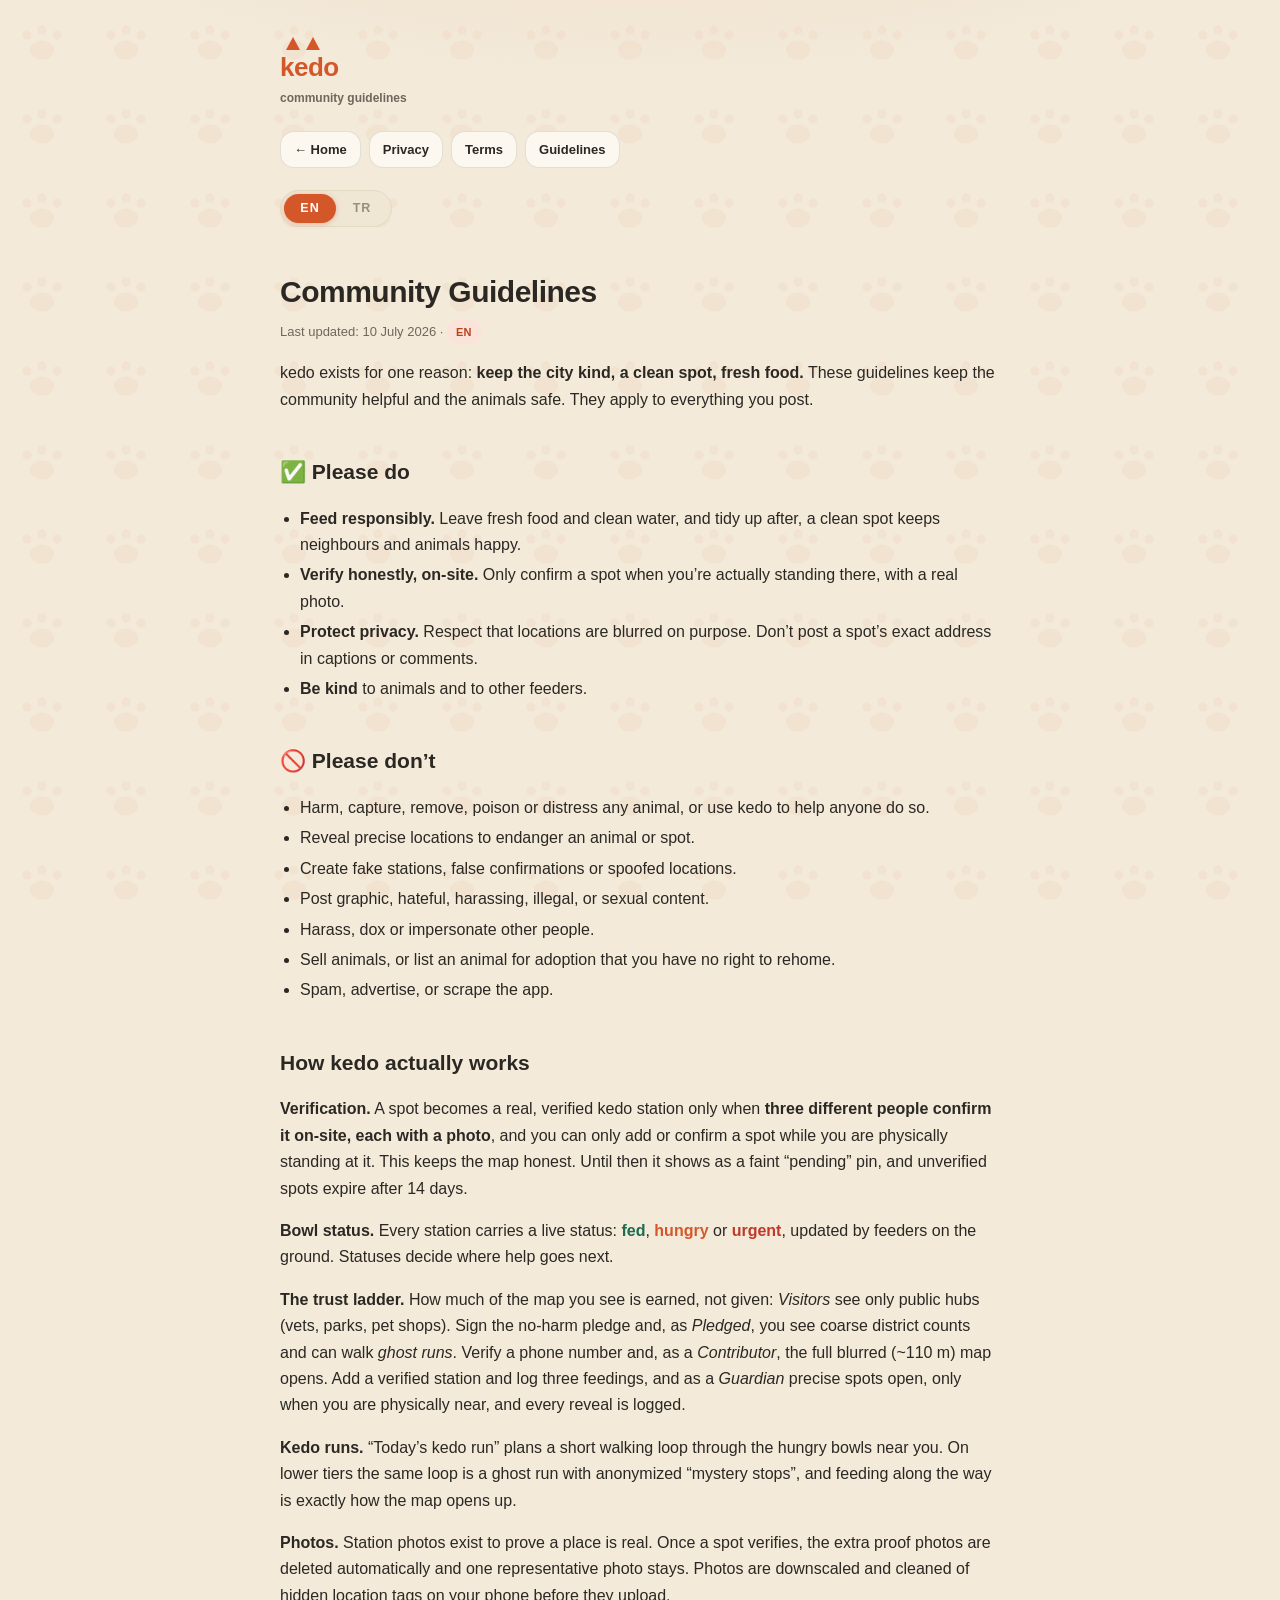
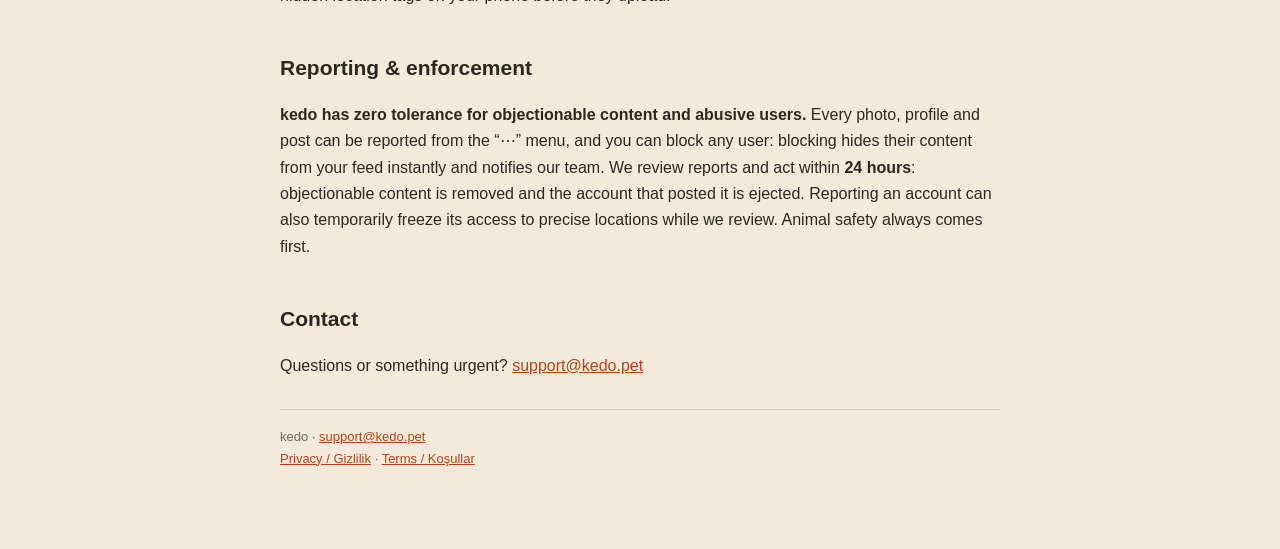
==== commit dd523149: "v1.1 legal updates: friends, automated moderation, adoption listings Terms: friends visibility (EN+T" ====
--- a/guidelines.html
+++ b/guidelines.html
@@ -44,6 +44,7 @@
     <li>Create fake stations, false confirmations or spoofed locations.</li>
     <li>Post graphic, hateful, harassing, illegal, or sexual content.</li>
     <li>Harass, dox or impersonate other people.</li>
+    <li>Sell animals, or list an animal for adoption that you have no right to rehome.</li>
     <li>Spam, advertise, or scrape the app.</li>
   </ul>
 
@@ -104,6 +105,7 @@
     <li>Bir hayvanı veya noktayı tehlikeye atacak kesin konumları ifşa etmeyin.</li>
     <li>Sahte nokta, yanlış onay veya sahte konum oluşturmayın.</li>
     <li>Rahatsız edici, nefret içerikli, taciz edici, yasa dışı veya cinsel içerik paylaşmayın.</li>
+    <li>Hayvan satmayın; sahiplendirme hakkınız olmayan bir hayvanı ilana koymayın.</li>
     <li>Başkalarını taciz etmeyin, deşifre etmeyin veya taklit etmeyin.</li>
     <li>Spam yapmayın, reklam vermeyin veya veri kazımayın.</li>
   </ul>
